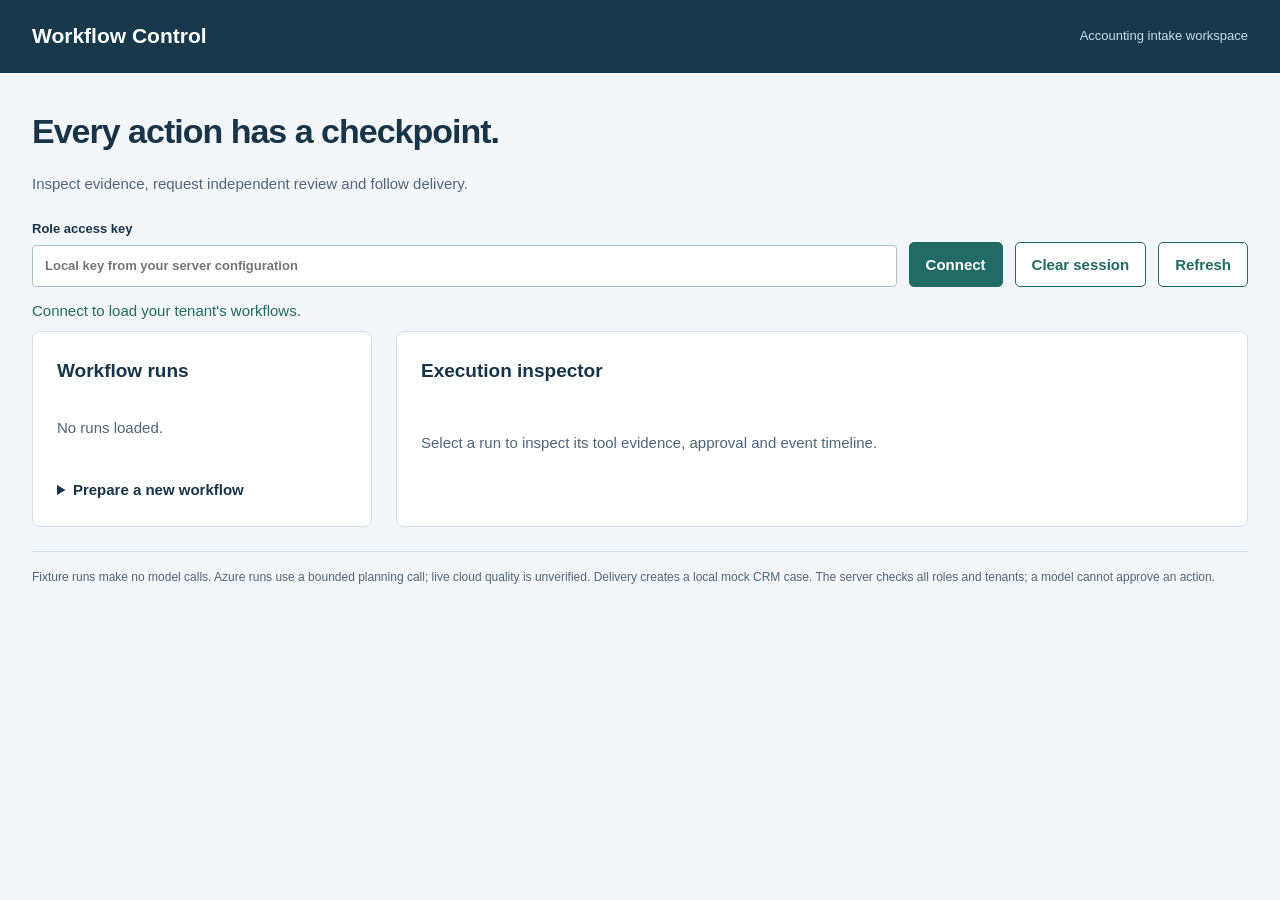
==== src/workflow_platform/console.html @ f549aa53 "Strengthen application boundaries and implement verifiable portfolio capabilities" ====
<!doctype html><html lang="en"><head><meta charset="utf-8"><meta name="viewport" content="width=device-width,initial-scale=1"><link rel="icon" href="data:,">
<title>Workflow Control</title>
<style>
:root{--ink:#183449;--muted:#506579;--line:#d4dfe7;--accent:#216b64;--bg:#f2f6f8}*{box-sizing:border-box}body{margin:0;background:var(--bg);color:var(--ink);font:15px/1.55 'Avenir Next','Segoe UI',sans-serif}button,input,textarea{font:inherit}button{padding:10px 16px;border:1px solid var(--accent);background:var(--accent);color:white;border-radius:5px;cursor:pointer;font-weight:600}button.secondary{color:var(--accent);background:white}button:disabled{opacity:.45;cursor:default}button:focus-visible,input:focus-visible,textarea:focus-visible,a:focus-visible{outline:3px solid #b56b00;outline-offset:3px}input,textarea{display:block;width:100%;padding:10px 12px;border:1px solid #aebfcc;border-radius:4px;background:white;color:var(--ink);margin:5px 0 12px}label{font-size:13px;font-weight:600}header{background:#17394b;color:white;padding:20px 32px;display:flex;align-items:center;justify-content:space-between}header strong{font-size:21px}header span{color:#c7dce6;font-size:13px}main{max-width:1400px;margin:auto;padding:32px}h1{font-size:34px;letter-spacing:-1px;margin:0}h2{font-size:19px;margin:0 0 16px}h3{font-size:15px}p{max-width:75ch}.muted,small{color:var(--muted)}.session{display:flex;gap:12px;align-items:end;margin:24px 0 12px;flex-wrap:wrap}.session label{flex:1;min-width:220px}.session input{margin-bottom:0}.message{min-height:32px;color:var(--accent)}.message.error{color:#a52c41}.workspace{display:grid;grid-template-columns:340px minmax(0,1fr);gap:24px}.panel{background:white;border:1px solid var(--line);border-radius:8px;padding:24px}.runs{display:grid;gap:8px;margin-bottom:24px}.run{text-align:left;background:#f5f9fa;color:var(--ink);border-color:var(--line);font-weight:400;overflow-wrap:anywhere}.run strong{display:block;font-weight:600}.run.selected{border-color:var(--accent);background:#e5f2ef}.toolbar{display:flex;gap:10px;flex-wrap:wrap;margin:20px 0}.status{padding:4px 10px;border-radius:4px;background:#e7f0f4;font-size:13px;display:inline-block}.status.waiting_approval{background:#fff0d5;color:#835300}.status.completed{background:#e2f3e9;color:#226448}.status.failed,.status.cancelled{background:#f7e8ea;color:#9f2f40}.steps{display:grid;grid-template-columns:repeat(3,1fr);gap:12px;margin:24px 0}.step{border-top:3px solid var(--line);padding:12px 0}.step.done{border-color:var(--accent)}.step strong{display:block}.step small{display:block}.timeline{padding:0;list-style:none}.timeline li{border-left:2px solid #c5d8dc;padding:0 0 18px 18px;position:relative}.timeline li:before{content:'';width:8px;height:8px;background:var(--accent);border-radius:50%;position:absolute;left:-5px;top:7px}.timeline time{font-size:12px;color:var(--muted);display:block}.facts{display:flex;gap:30px;flex-wrap:wrap;margin:18px 0}.facts span{display:block;font-size:12px;color:var(--muted)}pre{font:12px/1.6 ui-monospace,monospace;white-space:pre-wrap;overflow-wrap:anywhere;padding:16px;background:#f1f5f7;max-height:300px;overflow:auto}summary{cursor:pointer;font-weight:600}footer{font-size:12px;color:var(--muted);margin-top:24px;border-top:1px solid var(--line);padding-top:16px}.empty{padding:30px 0;color:var(--muted)}@media(max-width:850px){main{padding:24px 16px}.workspace{grid-template-columns:1fr}.steps{grid-template-columns:1fr}.panel{padding:18px}header{padding:18px 16px}.session button{flex:1}}
</style></head><body><header><strong>Workflow Control</strong><span>Accounting intake workspace</span></header><main><h1>Every action has a checkpoint.</h1><p class="muted">Inspect evidence, request independent review and follow delivery.</p>
<form id="session" class="session"><label>Role access key<input id="key" type="password" autocomplete="off" required placeholder="Local key from your server configuration"></label><button>Connect</button><button type="button" class="secondary" id="clear">Clear session</button><button type="button" class="secondary" id="refresh">Refresh</button></form><div id="message" class="message" role="status" aria-live="polite">Connect to load your tenant's workflows.</div>
<div class="workspace"><aside class="panel"><h2>Workflow runs</h2><div class="runs" id="runs"><p class="muted">No runs loaded.</p></div><details><summary>Prepare a new workflow</summary><form id="create"><label>Customer ID<input id="customer" value="C-001" required pattern="C-[0-9]{3}"></label><label>Request<textarea id="request" rows="4" required maxlength="4000">Review the synthetic accounting intake.</textarea></label><label>Idempotency key<input id="idem" required minlength="8" maxlength="100"></label><button>Create workflow</button></form></details></aside>
<section class="panel" id="detail"><h2>Execution inspector</h2><p class="empty">Select a run to inspect its tool evidence, approval and event timeline.</p></section></div><footer>Fixture runs make no model calls. Azure runs use a bounded planning call; live cloud quality is unverified. Delivery creates a local mock CRM case. The server checks all roles and tenants; a model cannot approve an action.</footer></main>
<script>
(()=>{'use strict';const $=id=>document.getElementById(id);let key='',selected=null;function el(tag,text,cls){const e=document.createElement(tag);if(text!==undefined)e.textContent=text;if(cls)e.className=cls;return e}function notice(text,error=false){$('message').textContent=text;$('message').className='message'+(error?' error':'')}async function api(path,method='GET',body,headers={}){if(!key)throw Error('Connect with a configured role key first.');const requestKey=key;const r=await fetch(path,{method,headers:{'X-API-Key':key,'Content-Type':'application/json',...headers},...(body?{body:JSON.stringify(body)}:{})});const d=await r.json();if(requestKey!==key)throw Error('Identity changed. Reload the current session.');if(!r.ok)throw Error(({401:'Access key rejected.',403:'Your role cannot perform this action.',404:'Run not available in your tenant.',409:'State changed or another worker is active. Refresh before retrying.',422:'Check the request fields.'})[r.status]||'Request failed; inspect the service configuration.');return d}async function guard(work){try{await work()}catch(e){notice(e.message,true)}}
async function load(){notice('Loading workflows…');const rows=await api('/runs');$('runs').replaceChildren();if(!rows.length)$('runs').append(el('p','No workflows yet. Create a synthetic request.','muted'));for(const row of rows){const b=el('button',undefined,'run'+(row.id===selected?' selected':''));b.append(el('strong',row.status.replaceAll('_',' ')),el('small',row.id.slice(0,8)+' · '+row.mode));b.onclick=()=>guard(()=>show(row.id));$('runs').append(b)}notice(rows.length+' workflows loaded.');if(selected)await show(selected)}
async function show(id){selected=id;$('detail').replaceChildren(el('h2','Loading execution…'));const run=await api('/runs/'+id),events=await api('/runs/'+id+'/events');const box=$('detail');box.replaceChildren(el('h2','Run '+id.slice(0,8)),el('span',run.status.replaceAll('_',' '),'status '+run.status));const facts=el('div',undefined,'facts');for(const [label,value]of [['Planner',run.mode==='fixture'?'Deterministic fixture':'Azure tool calling'],['Completed steps',run.cursor+' / 3'],['Current retry count',run.attempts],['Model cost','Not measured']]){const item=el('div');item.append(el('span',label),el('strong',String(value)));facts.append(item)}box.append(facts);if(run.last_error)box.append(el('p','Last error: '+run.last_error));const steps=el('div',undefined,'steps');for(const [index,title]of ['Customer evidence','Policy evidence','Review proposal'].entries()){const s=el('div',undefined,'step'+(run.cursor>index?' done':''));s.append(el('strong',title),el('small',run.cursor>index?'Checkpoint saved':'Pending'));steps.append(s)}box.append(steps);const toolbar=el('div',undefined,'toolbar');for(const [text,route]of [['Advance ready steps','drain'],['Run one checkpoint','tick']]){const b=el('button',text,'secondary');b.disabled=!['queued','running','approved'].includes(run.status);b.onclick=()=>guard(async()=>{b.disabled=true;try{await api('/runs/'+id+'/'+route,'POST');await load()}finally{if(b.isConnected)b.disabled=false}});toolbar.append(b)}box.append(toolbar);const label=el('label','Decision or cancellation reason');const reason=el('textarea');reason.id='reason';reason.rows=2;reason.maxLength=500;label.append(reason);box.append(label);const actions=el('div',undefined,'toolbar');for(const [text,approve]of [['Approve proposal',true],['Reject proposal',false]]){const b=el('button',text,approve?'':'secondary');b.disabled=run.status!=='waiting_approval';b.onclick=()=>guard(async()=>{if(reason.value.trim().length<5)throw Error('Provide a reason of at least five characters.');b.disabled=true;try{await api('/runs/'+id+'/decision','POST',{approve,reason:reason.value.trim()});await load()}finally{if(b.isConnected)b.disabled=false}});actions.append(b)}const cancel=el('button','Cancel workflow','secondary');cancel.disabled=['completed','cancelled','failed','rejected'].includes(run.status);cancel.onclick=()=>guard(async()=>{if(reason.value.trim().length<5)throw Error('Provide a cancellation reason.');await api('/runs/'+id+'/cancel','POST',{reason:reason.value.trim()});await load()});actions.append(cancel);box.append(actions);if(run.decision)box.append(el('p','Decision by '+run.decision.actor+': '+run.decision.reason));const evidence=el('details'),summary=el('summary','Tool calls and saved evidence');evidence.append(summary,el('pre',JSON.stringify({plan:run.plan,receipts:run.tool_results},null,2)));box.append(evidence,el('h3','Event timeline'));const timeline=el('ol',undefined,'timeline');for(const event of events){const item=el('li');item.append(el('strong',event.kind.replaceAll('_',' ')),el('time',new Date(event.at*1000).toLocaleString()),el('small',event.actor));timeline.append(item)}box.append(timeline)}
$('session').onsubmit=e=>{e.preventDefault();key=$('key').value;selected=null;$('runs').replaceChildren();$('detail').replaceChildren(el('h2','Execution inspector'),el('p','Select a run for this identity.'));guard(load)};$('refresh').onclick=()=>guard(load);$('clear').onclick=()=>{key='';selected=null;$('key').value='';$('runs').replaceChildren(el('p','Session cleared.'));$('detail').replaceChildren(el('h2','Execution inspector'),el('p','Connect and select a run.'));notice('Key and loaded data cleared.')};$('idem').value='console-'+Date.now();$('create').onsubmit=e=>{e.preventDefault();guard(async()=>{const response=await api('/runs','POST',{customer_id:$('customer').value,message:$('request').value},{'Idempotency-Key':$('idem').value});selected=response.run.id;await load();notice('Workflow created. Advance steps to prepare the proposal.')})};})();
</script></body></html>
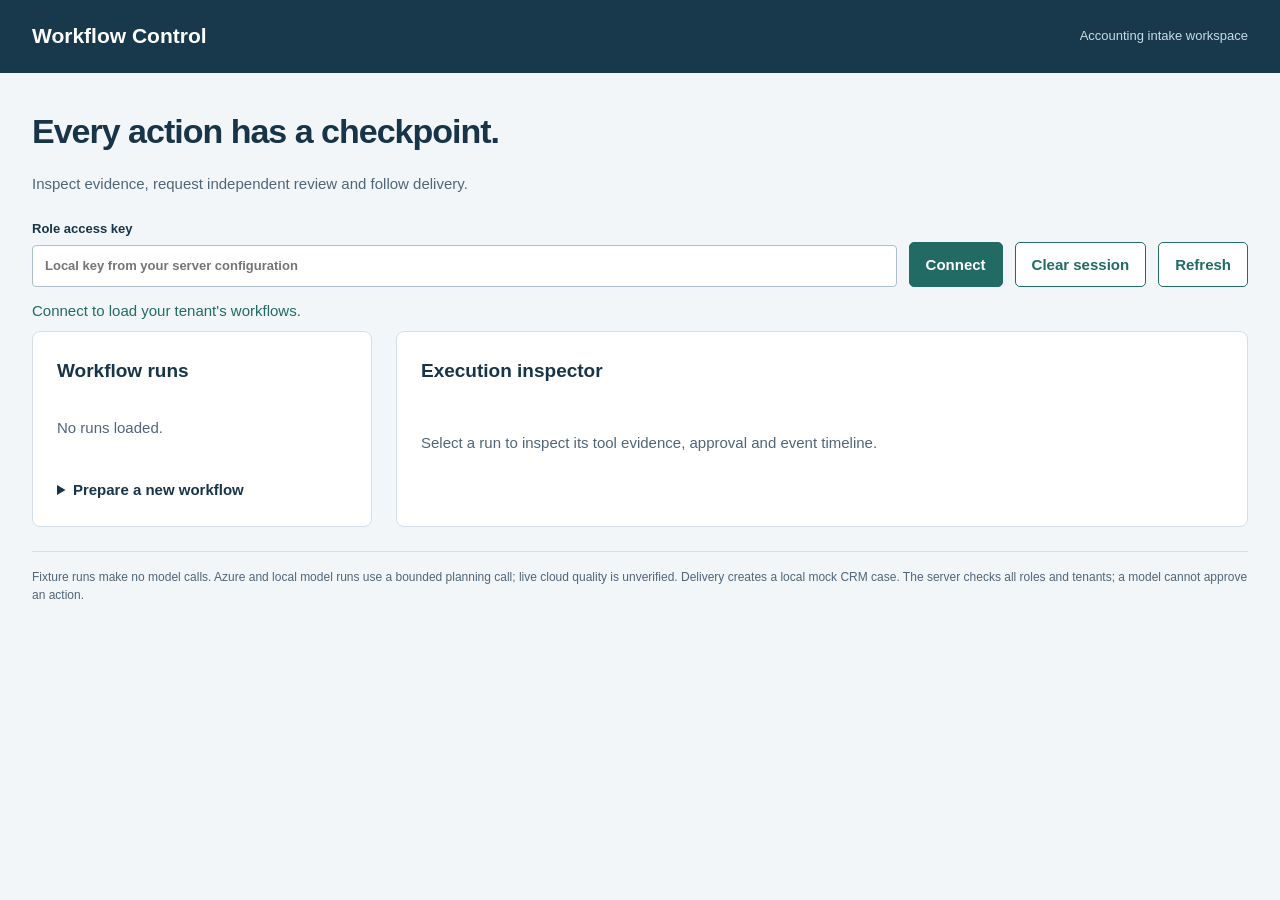
==== commit e94a38b3: "Add opt-in genuine local tool calling and measured model usage" ====
--- a/src/workflow_platform/console.html
+++ b/src/workflow_platform/console.html
@@ -5,10 +5,10 @@
 </style></head><body><header><strong>Workflow Control</strong><span>Accounting intake workspace</span></header><main><h1>Every action has a checkpoint.</h1><p class="muted">Inspect evidence, request independent review and follow delivery.</p>
 <form id="session" class="session"><label>Role access key<input id="key" type="password" autocomplete="off" required placeholder="Local key from your server configuration"></label><button>Connect</button><button type="button" class="secondary" id="clear">Clear session</button><button type="button" class="secondary" id="refresh">Refresh</button></form><div id="message" class="message" role="status" aria-live="polite">Connect to load your tenant's workflows.</div>
 <div class="workspace"><aside class="panel"><h2>Workflow runs</h2><div class="runs" id="runs"><p class="muted">No runs loaded.</p></div><details><summary>Prepare a new workflow</summary><form id="create"><label>Customer ID<input id="customer" value="C-001" required pattern="C-[0-9]{3}"></label><label>Request<textarea id="request" rows="4" required maxlength="4000">Review the synthetic accounting intake.</textarea></label><label>Idempotency key<input id="idem" required minlength="8" maxlength="100"></label><button>Create workflow</button></form></details></aside>
-<section class="panel" id="detail"><h2>Execution inspector</h2><p class="empty">Select a run to inspect its tool evidence, approval and event timeline.</p></section></div><footer>Fixture runs make no model calls. Azure runs use a bounded planning call; live cloud quality is unverified. Delivery creates a local mock CRM case. The server checks all roles and tenants; a model cannot approve an action.</footer></main>
+<section class="panel" id="detail"><h2>Execution inspector</h2><p class="empty">Select a run to inspect its tool evidence, approval and event timeline.</p></section></div><footer>Fixture runs make no model calls. Azure and local model runs use a bounded planning call; live cloud quality is unverified. Delivery creates a local mock CRM case. The server checks all roles and tenants; a model cannot approve an action.</footer></main>
 <script>
 (()=>{'use strict';const $=id=>document.getElementById(id);let key='',selected=null;function el(tag,text,cls){const e=document.createElement(tag);if(text!==undefined)e.textContent=text;if(cls)e.className=cls;return e}function notice(text,error=false){$('message').textContent=text;$('message').className='message'+(error?' error':'')}async function api(path,method='GET',body,headers={}){if(!key)throw Error('Connect with a configured role key first.');const requestKey=key;const r=await fetch(path,{method,headers:{'X-API-Key':key,'Content-Type':'application/json',...headers},...(body?{body:JSON.stringify(body)}:{})});const d=await r.json();if(requestKey!==key)throw Error('Identity changed. Reload the current session.');if(!r.ok)throw Error(({401:'Access key rejected.',403:'Your role cannot perform this action.',404:'Run not available in your tenant.',409:'State changed or another worker is active. Refresh before retrying.',422:'Check the request fields.'})[r.status]||'Request failed; inspect the service configuration.');return d}async function guard(work){try{await work()}catch(e){notice(e.message,true)}}
 async function load(){notice('Loading workflows…');const rows=await api('/runs');$('runs').replaceChildren();if(!rows.length)$('runs').append(el('p','No workflows yet. Create a synthetic request.','muted'));for(const row of rows){const b=el('button',undefined,'run'+(row.id===selected?' selected':''));b.append(el('strong',row.status.replaceAll('_',' ')),el('small',row.id.slice(0,8)+' · '+row.mode));b.onclick=()=>guard(()=>show(row.id));$('runs').append(b)}notice(rows.length+' workflows loaded.');if(selected)await show(selected)}
-async function show(id){selected=id;$('detail').replaceChildren(el('h2','Loading execution…'));const run=await api('/runs/'+id),events=await api('/runs/'+id+'/events');const box=$('detail');box.replaceChildren(el('h2','Run '+id.slice(0,8)),el('span',run.status.replaceAll('_',' '),'status '+run.status));const facts=el('div',undefined,'facts');for(const [label,value]of [['Planner',run.mode==='fixture'?'Deterministic fixture':'Azure tool calling'],['Completed steps',run.cursor+' / 3'],['Current retry count',run.attempts],['Model cost','Not measured']]){const item=el('div');item.append(el('span',label),el('strong',String(value)));facts.append(item)}box.append(facts);if(run.last_error)box.append(el('p','Last error: '+run.last_error));const steps=el('div',undefined,'steps');for(const [index,title]of ['Customer evidence','Policy evidence','Review proposal'].entries()){const s=el('div',undefined,'step'+(run.cursor>index?' done':''));s.append(el('strong',title),el('small',run.cursor>index?'Checkpoint saved':'Pending'));steps.append(s)}box.append(steps);const toolbar=el('div',undefined,'toolbar');for(const [text,route]of [['Advance ready steps','drain'],['Run one checkpoint','tick']]){const b=el('button',text,'secondary');b.disabled=!['queued','running','approved'].includes(run.status);b.onclick=()=>guard(async()=>{b.disabled=true;try{await api('/runs/'+id+'/'+route,'POST');await load()}finally{if(b.isConnected)b.disabled=false}});toolbar.append(b)}box.append(toolbar);const label=el('label','Decision or cancellation reason');const reason=el('textarea');reason.id='reason';reason.rows=2;reason.maxLength=500;label.append(reason);box.append(label);const actions=el('div',undefined,'toolbar');for(const [text,approve]of [['Approve proposal',true],['Reject proposal',false]]){const b=el('button',text,approve?'':'secondary');b.disabled=run.status!=='waiting_approval';b.onclick=()=>guard(async()=>{if(reason.value.trim().length<5)throw Error('Provide a reason of at least five characters.');b.disabled=true;try{await api('/runs/'+id+'/decision','POST',{approve,reason:reason.value.trim()});await load()}finally{if(b.isConnected)b.disabled=false}});actions.append(b)}const cancel=el('button','Cancel workflow','secondary');cancel.disabled=['completed','cancelled','failed','rejected'].includes(run.status);cancel.onclick=()=>guard(async()=>{if(reason.value.trim().length<5)throw Error('Provide a cancellation reason.');await api('/runs/'+id+'/cancel','POST',{reason:reason.value.trim()});await load()});actions.append(cancel);box.append(actions);if(run.decision)box.append(el('p','Decision by '+run.decision.actor+': '+run.decision.reason));const evidence=el('details'),summary=el('summary','Tool calls and saved evidence');evidence.append(summary,el('pre',JSON.stringify({plan:run.plan,receipts:run.tool_results},null,2)));box.append(evidence,el('h3','Event timeline'));const timeline=el('ol',undefined,'timeline');for(const event of events){const item=el('li');item.append(el('strong',event.kind.replaceAll('_',' ')),el('time',new Date(event.at*1000).toLocaleString()),el('small',event.actor));timeline.append(item)}box.append(timeline)}
+async function show(id){selected=id;$('detail').replaceChildren(el('h2','Loading execution…'));const run=await api('/runs/'+id),events=await api('/runs/'+id+'/events');const box=$('detail');box.replaceChildren(el('h2','Run '+id.slice(0,8)),el('span',run.status.replaceAll('_',' '),'status '+run.status));const facts=el('div',undefined,'facts');for(const [label,value]of [['Planner',({fixture:'Deterministic fixture',azure:'Azure tool calling',ollama:'Local model tool calling'})[run.mode]||run.mode],['Completed steps',run.cursor+' / 3'],['Current retry count',run.attempts],['Model tokens',run.plan?.usage?run.plan.usage.input_tokens+' in / '+run.plan.usage.output_tokens+' out':'Not reported'],['Planning latency',run.plan?.usage?run.plan.usage.latency_ms+' ms':'Not measured'],['Model cost','Not measured']]){const item=el('div');item.append(el('span',label),el('strong',String(value)));facts.append(item)}box.append(facts);if(run.last_error)box.append(el('p','Last error: '+run.last_error));const steps=el('div',undefined,'steps');for(const [index,title]of ['Customer evidence','Policy evidence','Review proposal'].entries()){const s=el('div',undefined,'step'+(run.cursor>index?' done':''));s.append(el('strong',title),el('small',run.cursor>index?'Checkpoint saved':'Pending'));steps.append(s)}box.append(steps);const toolbar=el('div',undefined,'toolbar');for(const [text,route]of [['Advance ready steps','drain'],['Run one checkpoint','tick']]){const b=el('button',text,'secondary');b.disabled=!['queued','running','approved'].includes(run.status);b.onclick=()=>guard(async()=>{b.disabled=true;try{await api('/runs/'+id+'/'+route,'POST');await load()}finally{if(b.isConnected)b.disabled=false}});toolbar.append(b)}box.append(toolbar);const label=el('label','Decision or cancellation reason');const reason=el('textarea');reason.id='reason';reason.rows=2;reason.maxLength=500;label.append(reason);box.append(label);const actions=el('div',undefined,'toolbar');for(const [text,approve]of [['Approve proposal',true],['Reject proposal',false]]){const b=el('button',text,approve?'':'secondary');b.disabled=run.status!=='waiting_approval';b.onclick=()=>guard(async()=>{if(reason.value.trim().length<5)throw Error('Provide a reason of at least five characters.');b.disabled=true;try{await api('/runs/'+id+'/decision','POST',{approve,reason:reason.value.trim()});await load()}finally{if(b.isConnected)b.disabled=false}});actions.append(b)}const cancel=el('button','Cancel workflow','secondary');cancel.disabled=['completed','cancelled','failed','rejected'].includes(run.status);cancel.onclick=()=>guard(async()=>{if(reason.value.trim().length<5)throw Error('Provide a cancellation reason.');await api('/runs/'+id+'/cancel','POST',{reason:reason.value.trim()});await load()});actions.append(cancel);box.append(actions);if(run.decision)box.append(el('p','Decision by '+run.decision.actor+': '+run.decision.reason));const evidence=el('details'),summary=el('summary','Tool calls and saved evidence');evidence.append(summary,el('pre',JSON.stringify({plan:run.plan,receipts:run.tool_results},null,2)));box.append(evidence,el('h3','Event timeline'));const timeline=el('ol',undefined,'timeline');for(const event of events){const item=el('li');item.append(el('strong',event.kind.replaceAll('_',' ')),el('time',new Date(event.at*1000).toLocaleString()),el('small',event.actor));timeline.append(item)}box.append(timeline)}
 $('session').onsubmit=e=>{e.preventDefault();key=$('key').value;selected=null;$('runs').replaceChildren();$('detail').replaceChildren(el('h2','Execution inspector'),el('p','Select a run for this identity.'));guard(load)};$('refresh').onclick=()=>guard(load);$('clear').onclick=()=>{key='';selected=null;$('key').value='';$('runs').replaceChildren(el('p','Session cleared.'));$('detail').replaceChildren(el('h2','Execution inspector'),el('p','Connect and select a run.'));notice('Key and loaded data cleared.')};$('idem').value='console-'+Date.now();$('create').onsubmit=e=>{e.preventDefault();guard(async()=>{const response=await api('/runs','POST',{customer_id:$('customer').value,message:$('request').value},{'Idempotency-Key':$('idem').value});selected=response.run.id;await load();notice('Workflow created. Advance steps to prepare the proposal.')})};})();
 </script></body></html>
